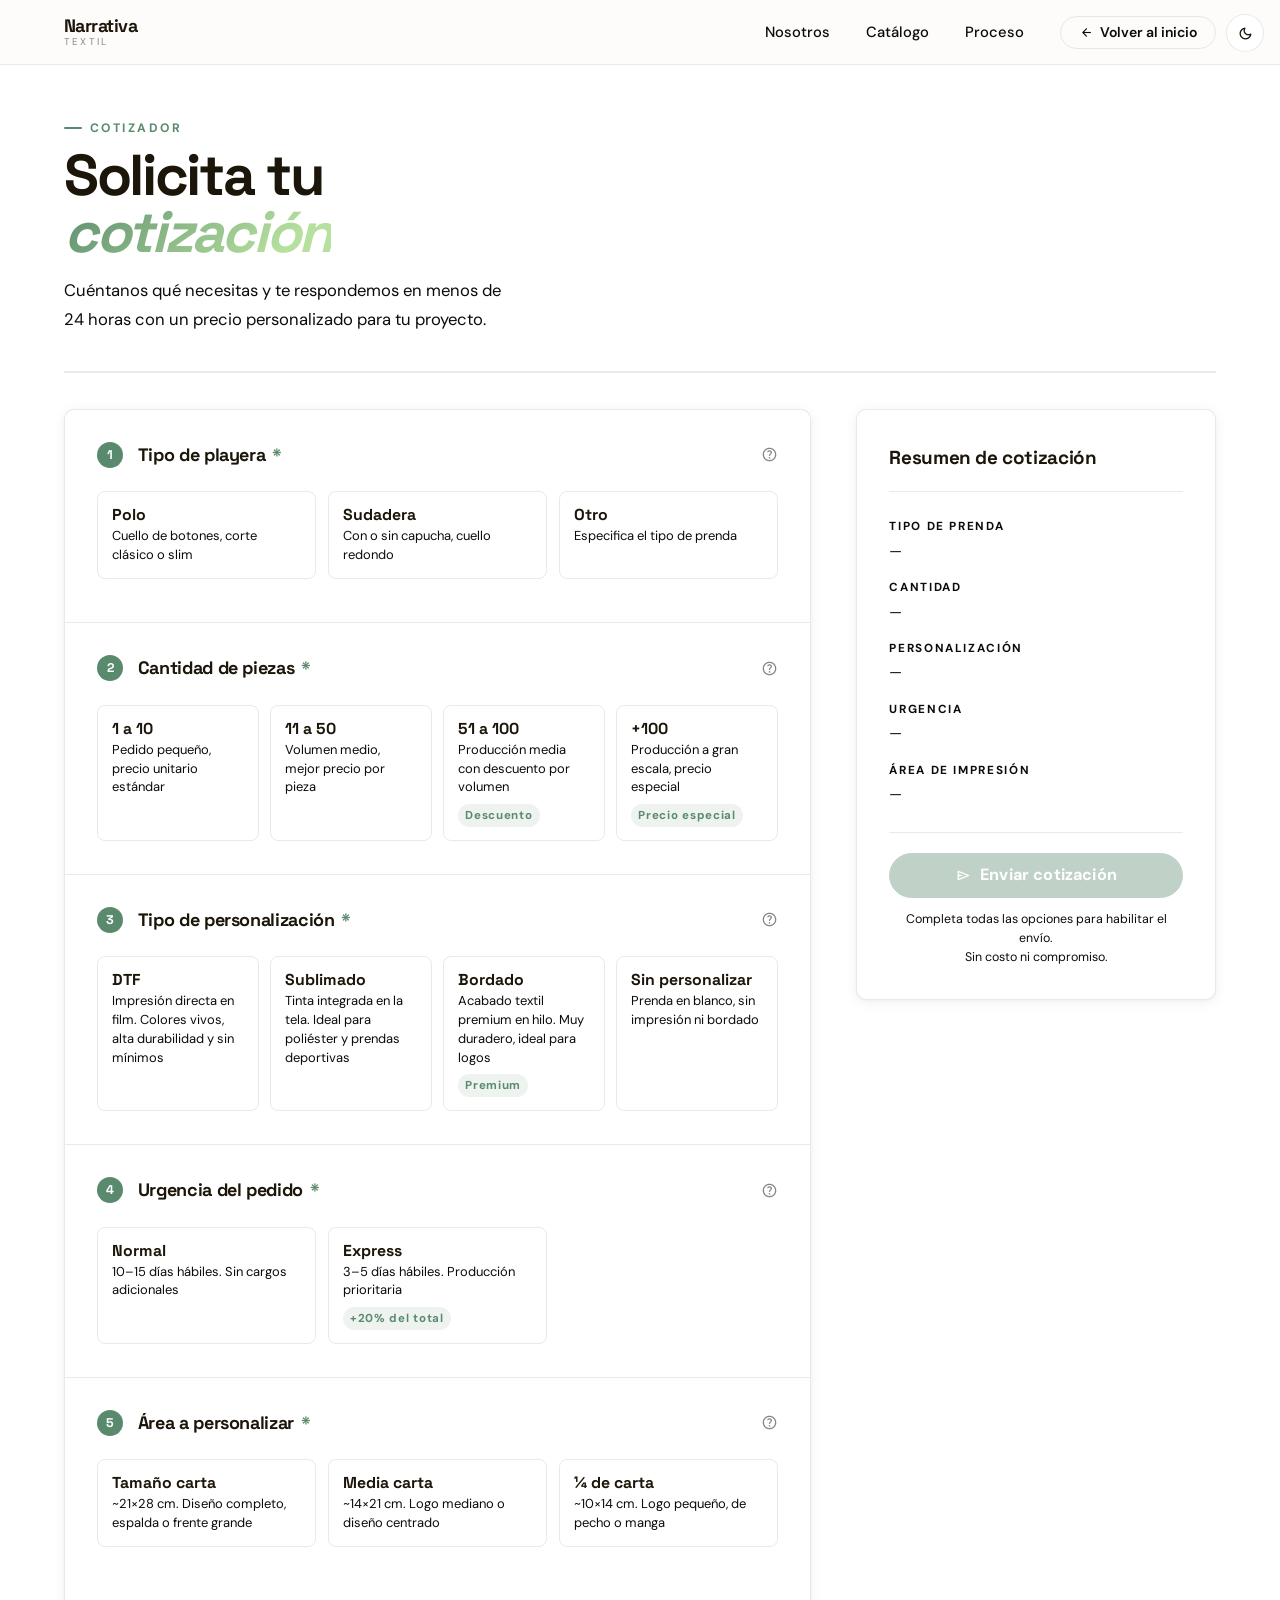
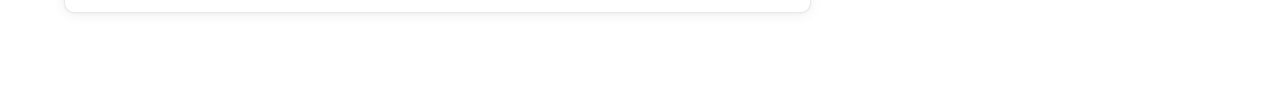
==== cotizador.html @ 71e86d32 "Add files via upload" ====
<!DOCTYPE html>
<html lang="es" data-theme="light">
<head>
  <meta charset="UTF-8" />
  <meta name="viewport" content="width=device-width, initial-scale=1.0" />
  <meta name="description" content="Narrativa Textil — Cotizador de uniformes corporativos" />
  <title>Cotizador — Narrativa Textil</title>

  <link rel="preconnect" href="https://fonts.googleapis.com" />
  <link rel="preconnect" href="https://fonts.gstatic.com" crossorigin />
  <link href="https://fonts.googleapis.com/css2?family=DM+Sans:ital,opsz,wght@0,9..40,100..1000;1,9..40,100..1000&family=Space+Grotesk:wght@300..700&display=swap" rel="stylesheet" />
  <link href="https://fonts.googleapis.com/css2?family=Material+Symbols+Rounded:opsz,wght,FILL,GRAD@20..48,100..700,0..1,-50..200" rel="stylesheet" />

  <link rel="stylesheet" href="css/cotizador.css" />
</head>
<body>

  <!-- Theme toggle -->
  <button class="theme-toggle" id="themeToggle" aria-label="Cambiar tema">
    <span class="material-symbols-rounded" id="themeIcon">dark_mode</span>
  </button>

  <!-- ===== NAVBAR ===== -->
  <header class="navbar" id="navbar">
    <div class="navbar__inner">
      <a href="index.html" class="navbar__logo" aria-label="Narrativa Textil">
        <span class="navbar__logo-line">Narrativa</span>
        <span class="navbar__logo-sub">Textil</span>
      </a>
      <nav class="navbar__nav" aria-label="Principal">
        <a href="index.html#historia" class="navbar__link">Nosotros</a>
        <a href="index.html#portafolio" class="navbar__link">Catálogo</a>
        <a href="index.html#proceso" class="navbar__link">Proceso</a>
        <a href="index.html" class="navbar__back">
          <span class="material-symbols-rounded">arrow_back</span>
          Volver al inicio
        </a>
      </nav>
    </div>
  </header>

  <!-- ===== PAGE ===== -->
  <main class="page">

    <!-- Header -->
    <div class="page-header">
      <span class="page-header__label">Cotizador</span>
      <h1 class="page-header__title">Solicita tu<br><em>cotización</em></h1>
      <p class="page-header__sub">Cuéntanos qué necesitas y te respondemos en menos de 24 horas con un precio personalizado para tu proyecto.</p>
    </div>

    <!-- Progress bar -->
    <div class="progress-bar" aria-label="Progreso del formulario">
      <div class="progress-bar__fill" id="progressFill"></div>
    </div>

    <!-- Main grid: form + sidebar -->
    <form id="cotizadorForm" novalidate>
      <div class="cotizador-grid">

        <!-- ===== LEFT: FORM STEPS ===== -->
        <div class="form-card">

          <!-- STEP 1: Tipo de playera -->
          <div class="form-step">
            <div class="step-header">
              <span class="step-num">1</span>
              <span class="step-title">Tipo de playera <span class="required">*</span></span>
              <div class="step-tooltip" aria-label="Información sobre tipos de prenda">
                <span class="material-symbols-rounded step-tooltip__icon">help</span>
                <div class="step-tooltip__bubble">
                  Elige la prenda base para tu pedido. Si no encuentras lo que buscas, selecciona "Otro" y escribe el tipo específico. Tenemos catálogo de más de 20 modelos.
                </div>
              </div>
            </div>

            <div class="options-grid">

              <div class="option-card">
                <input type="radio" name="tipo" id="tipo-polo" value="polo" />
                <label class="option-card__label" for="tipo-polo">
                  <span class="option-card__name">Polo</span>
                  <span class="option-card__detail">Cuello de botones, corte clásico o slim</span>
                </label>
                <div class="option-card__check" aria-hidden="true">
                  <span class="material-symbols-rounded">check</span>
                </div>
              </div>

              <div class="option-card">
                <input type="radio" name="tipo" id="tipo-sudadera" value="sudadera" />
                <label class="option-card__label" for="tipo-sudadera">
                  <span class="option-card__name">Sudadera</span>
                  <span class="option-card__detail">Con o sin capucha, cuello redondo</span>
                </label>
                <div class="option-card__check" aria-hidden="true">
                  <span class="material-symbols-rounded">check</span>
                </div>
              </div>

              <div class="option-card">
                <input type="radio" name="tipo" id="tipo-otro" value="otro" />
                <label class="option-card__label" for="tipo-otro">
                  <span class="option-card__name">Otro</span>
                  <span class="option-card__detail">Especifica el tipo de prenda</span>
                </label>
                <div class="option-card__check" aria-hidden="true">
                  <span class="material-symbols-rounded">check</span>
                </div>
              </div>

            </div>

            <!-- "Otro" expand field -->
            <div class="otro-wrap" id="otroWrap">
              <input
                class="otro-input"
                type="text"
                id="otroInput"
                name="otroInput"
                placeholder="Ej: playera cuello V, chamarra, camiseta manga larga…"
                autocomplete="off"
              />
            </div>
          </div>

          <!-- STEP 2: Cantidad de piezas -->
          <div class="form-step">
            <div class="step-header">
              <span class="step-num">2</span>
              <span class="step-title">Cantidad de piezas <span class="required">*</span></span>
              <div class="step-tooltip" aria-label="Información sobre cantidades">
                <span class="material-symbols-rounded step-tooltip__icon">help</span>
                <div class="step-tooltip__bubble">
                  El precio unitario disminuye con mayor volumen. Pedidos de 51+ piezas incluyen descuento automático. Para más de 100, negociamos precio especial.
                </div>
              </div>
            </div>

            <div class="options-grid options-grid--wide">

              <div class="option-card">
                <input type="radio" name="cantidad" id="cant-1-10" value="1-10" />
                <label class="option-card__label" for="cant-1-10">
                  <span class="option-card__name">1 a 10</span>
                  <span class="option-card__detail">Pedido pequeño, precio unitario estándar</span>
                </label>
                <div class="option-card__check" aria-hidden="true">
                  <span class="material-symbols-rounded">check</span>
                </div>
              </div>

              <div class="option-card">
                <input type="radio" name="cantidad" id="cant-11-50" value="11-50" />
                <label class="option-card__label" for="cant-11-50">
                  <span class="option-card__name">11 a 50</span>
                  <span class="option-card__detail">Volumen medio, mejor precio por pieza</span>
                </label>
                <div class="option-card__check" aria-hidden="true">
                  <span class="material-symbols-rounded">check</span>
                </div>
              </div>

              <div class="option-card">
                <input type="radio" name="cantidad" id="cant-51-100" value="51-100" />
                <label class="option-card__label" for="cant-51-100">
                  <span class="option-card__name">51 a 100</span>
                  <span class="option-card__detail">Producción media con descuento por volumen</span>
                  <span class="option-card__badge">Descuento</span>
                </label>
                <div class="option-card__check" aria-hidden="true">
                  <span class="material-symbols-rounded">check</span>
                </div>
              </div>

              <div class="option-card">
                <input type="radio" name="cantidad" id="cant-100+" value="100+" />
                <label class="option-card__label" for="cant-100+">
                  <span class="option-card__name">+100</span>
                  <span class="option-card__detail">Producción a gran escala, precio especial</span>
                  <span class="option-card__badge">Precio especial</span>
                </label>
                <div class="option-card__check" aria-hidden="true">
                  <span class="material-symbols-rounded">check</span>
                </div>
              </div>

            </div>
          </div>

          <!-- STEP 3: Tipo de personalización -->
          <div class="form-step">
            <div class="step-header">
              <span class="step-num">3</span>
              <span class="step-title">Tipo de personalización <span class="required">*</span></span>
              <div class="step-tooltip" aria-label="Información sobre técnicas de personalización">
                <span class="material-symbols-rounded step-tooltip__icon">help</span>
                <div class="step-tooltip__bubble">
                  DTF y sublimado permiten colores ilimitados y degradados. Bordado es más duradero y da acabado premium. Sin personalización aplica solo si necesitas la prenda en blanco.
                </div>
              </div>
            </div>

            <div class="options-grid options-grid--wide">

              <div class="option-card">
                <input type="radio" name="person" id="person-dtf" value="dtf" />
                <label class="option-card__label" for="person-dtf">
                  <span class="option-card__name">DTF</span>
                  <span class="option-card__detail">Impresión directa en film. Colores vivos, alta durabilidad y sin mínimos</span>
                </label>
                <div class="option-card__check" aria-hidden="true">
                  <span class="material-symbols-rounded">check</span>
                </div>
              </div>

              <div class="option-card">
                <input type="radio" name="person" id="person-sub" value="sublimado" />
                <label class="option-card__label" for="person-sub">
                  <span class="option-card__name">Sublimado</span>
                  <span class="option-card__detail">Tinta integrada en la tela. Ideal para poliéster y prendas deportivas</span>
                </label>
                <div class="option-card__check" aria-hidden="true">
                  <span class="material-symbols-rounded">check</span>
                </div>
              </div>

              <div class="option-card">
                <input type="radio" name="person" id="person-bord" value="bordado" />
                <label class="option-card__label" for="person-bord">
                  <span class="option-card__name">Bordado</span>
                  <span class="option-card__detail">Acabado textil premium en hilo. Muy duradero, ideal para logos</span>
                  <span class="option-card__badge">Premium</span>
                </label>
                <div class="option-card__check" aria-hidden="true">
                  <span class="material-symbols-rounded">check</span>
                </div>
              </div>

              <div class="option-card">
                <input type="radio" name="person" id="person-sin" value="sin" />
                <label class="option-card__label" for="person-sin">
                  <span class="option-card__name">Sin personalizar</span>
                  <span class="option-card__detail">Prenda en blanco, sin impresión ni bordado</span>
                </label>
                <div class="option-card__check" aria-hidden="true">
                  <span class="material-symbols-rounded">check</span>
                </div>
              </div>

            </div>
          </div>

          <!-- STEP 4: Urgencia -->
          <div class="form-step">
            <div class="step-header">
              <span class="step-num">4</span>
              <span class="step-title">Urgencia del pedido <span class="required">*</span></span>
              <div class="step-tooltip" aria-label="Información sobre urgencia">
                <span class="material-symbols-rounded step-tooltip__icon">help</span>
                <div class="step-tooltip__bubble">
                  Tiempo normal: 10–15 días hábiles. Express: 3–5 días hábiles con un cargo adicional del 20% sobre el total del pedido para priorizar tu producción.
                </div>
              </div>
            </div>

            <div class="options-grid">

              <div class="option-card">
                <input type="radio" name="urgencia" id="urg-normal" value="normal" />
                <label class="option-card__label" for="urg-normal">
                  <span class="option-card__name">Normal</span>
                  <span class="option-card__detail">10–15 días hábiles. Sin cargos adicionales</span>
                </label>
                <div class="option-card__check" aria-hidden="true">
                  <span class="material-symbols-rounded">check</span>
                </div>
              </div>

              <div class="option-card">
                <input type="radio" name="urgencia" id="urg-express" value="express" />
                <label class="option-card__label" for="urg-express">
                  <span class="option-card__name">Express</span>
                  <span class="option-card__detail">3–5 días hábiles. Producción prioritaria</span>
                  <span class="option-card__badge">+20% del total</span>
                </label>
                <div class="option-card__check" aria-hidden="true">
                  <span class="material-symbols-rounded">check</span>
                </div>
              </div>

            </div>
          </div>

          <!-- STEP 5: Área a personalizar -->
          <div class="form-step">
            <div class="step-header">
              <span class="step-num">5</span>
              <span class="step-title">Área a personalizar <span class="required">*</span></span>
              <div class="step-tooltip" aria-label="Información sobre áreas de impresión">
                <span class="material-symbols-rounded step-tooltip__icon">help</span>
                <div class="step-tooltip__bubble">
                  El tamaño del área afecta el costo de producción. Carta = ~21×28 cm (logo grande o diseño completo). Media carta = ~14×21 cm (logo mediano). ¼ de carta = ~10×14 cm (logo pequeño o de pecho).
                </div>
              </div>
            </div>

            <div class="options-grid">

              <div class="option-card">
                <input type="radio" name="area" id="area-carta" value="carta" />
                <label class="option-card__label" for="area-carta">
                  <span class="option-card__name">Tamaño carta</span>
                  <span class="option-card__detail">~21×28 cm. Diseño completo, espalda o frente grande</span>
                </label>
                <div class="option-card__check" aria-hidden="true">
                  <span class="material-symbols-rounded">check</span>
                </div>
              </div>

              <div class="option-card">
                <input type="radio" name="area" id="area-media" value="media" />
                <label class="option-card__label" for="area-media">
                  <span class="option-card__name">Media carta</span>
                  <span class="option-card__detail">~14×21 cm. Logo mediano o diseño centrado</span>
                </label>
                <div class="option-card__check" aria-hidden="true">
                  <span class="material-symbols-rounded">check</span>
                </div>
              </div>

              <div class="option-card">
                <input type="radio" name="area" id="area-cuarto" value="cuarto" />
                <label class="option-card__label" for="area-cuarto">
                  <span class="option-card__name">¼ de carta</span>
                  <span class="option-card__detail">~10×14 cm. Logo pequeño, de pecho o manga</span>
                </label>
                <div class="option-card__check" aria-hidden="true">
                  <span class="material-symbols-rounded">check</span>
                </div>
              </div>

            </div>
          </div>

        </div><!-- /form-card -->

        <!-- ===== RIGHT: SUMMARY SIDEBAR ===== -->
        <div class="summary-card">

          <div class="summary-title">Resumen de cotización</div>

          <div class="summary-rows">
            <div class="summary-row">
              <span class="summary-row__label">Tipo de prenda</span>
              <span class="summary-row__value empty" id="sum-tipo">—</span>
            </div>
            <div class="summary-row">
              <span class="summary-row__label">Cantidad</span>
              <span class="summary-row__value empty" id="sum-cantidad">—</span>
            </div>
            <div class="summary-row">
              <span class="summary-row__label">Personalización</span>
              <span class="summary-row__value empty" id="sum-person">—</span>
            </div>
            <div class="summary-row">
              <span class="summary-row__label">Urgencia</span>
              <span class="summary-row__value empty" id="sum-urgencia">—</span>
            </div>
            <div class="summary-row">
              <span class="summary-row__label">Área de impresión</span>
              <span class="summary-row__value empty" id="sum-area">—</span>
            </div>
          </div>

          <!-- Express note (hidden by default) -->
          <div class="summary-note" id="expressNote" style="display:none;">
            <strong>Cargo Express:</strong> se añade un 20% sobre el precio final por producción prioritaria (3–5 días hábiles).
          </div>

          <div class="summary-divider"></div>

          <!-- Submit -->
          <button type="submit" form="cotizadorForm" class="btn-submit" id="btnSubmit" disabled>
            <span class="material-symbols-rounded">send</span>
            Enviar cotización
          </button>
          <p class="submit-note">Completa todas las opciones para habilitar el envío.<br>Sin costo ni compromiso.</p>

        </div><!-- /summary-card -->

      </div><!-- /cotizador-grid -->
    </form>

  </main>

  <!-- ===== SUCCESS OVERLAY ===== -->
  <div class="success-overlay" id="successOverlay" role="dialog" aria-modal="true" aria-label="Cotización enviada">
    <div class="success-card">
      <img
        src="assets/sent-mail.gif"
        alt="Correo enviado"
        class="success-gif"
      />
      <h2 class="success-title">¡Cotización enviada!</h2>
      <p class="success-sub">
        Tu cliente de correo se abrió con toda la información.<br>
        Te contactamos en menos de <strong>24 horas</strong>.
      </p>
      <button class="btn-success-close" id="closeSuccess">
        <span class="material-symbols-rounded">check</span>
        Entendido
      </button>
    </div>
  </div>

  <!-- ===== STICKY MOBILE BAR ===== -->
  <div class="sticky-bar" aria-label="Resumen y envío">
    <div class="sticky-bar__info">
      <span class="sticky-bar__steps" id="stickySteps">0 / 5 completados</span>
      <span class="sticky-bar__label" id="stickyLabel">Falta: tipo de prenda</span>
      <div class="sticky-bar__mini-progress">
        <div class="sticky-bar__mini-fill" id="miniFill"></div>
      </div>
    </div>
    <button class="sticky-bar__btn" id="stickySubmit" disabled aria-label="Enviar cotización">
      <span class="material-symbols-rounded">send</span>
      Enviar
    </button>
  </div>

  <script src="js/cotizador.js"></script>
</body>
</html>
---- css/cotizador.css ----
/* =============================================
   NARRATIVA TEXTIL — cotizador.css
   Mobile-first · Phenomenon-inspired
   ============================================= */

/* ---------- RESET ---------- */
*, *::before, *::after { box-sizing: border-box; margin: 0; padding: 0; }

/* ---------- TOKENS ---------- */
:root {
  --primary:   #5A8A6E;
  --primary-d: #2a4d2e;
  --secondary: #b5e09d;

   --bg:        #fdfcfa;
  --bg-2:    #fffdfba;
  --text:      #1c1509;
  --text-2:    #0d0b08;
  --line:        rgba(28,21,9,0.09);
  --card:        #ffffff;
  --card-hover:  #f5f1ec;
  --sel-border:  #5A8A6E;
  --sel-bg:      rgba(90,138,110,0.07);
  --tooltip-bg:  #1c1509;
  --tooltip-txt: #fdfcfa;

  --font-head: 'Space Grotesk', sans-serif;
  --font-body: 'DM Sans', sans-serif;
  --nav-h:    64px;
  --ease:     cubic-bezier(0.22, 1, 0.36, 1);
  --r:        10px;           /* border-radius base */
  --shadow:   0 2px 14px rgba(28,21,9,0.06), 0 1px 3px rgba(28,21,9,0.04);
  --shadow-lg:0 8px 40px rgba(28,21,9,0.10), 0 2px 8px rgba(28,21,9,0.05);

  /* Mobile sticky bar height */
  --sticky-h: 80px;
}

[data-theme="dark"] {
  --bg:         #0d0c09;
  --bg-2:       #141310;
  --text:       #f0ece4;
  --text-2:     #e6dccc;
  --line:       rgba(240,236,228,0.08);
  --card:       #181612;
  --card-hover: #1f1d19;
  --sel-bg:     rgba(90,138,110,0.1);
  --tooltip-bg: #f0ece4;
  --tooltip-txt:#1c1509;
}

/* ---------- BASE ---------- */
html { scroll-behavior: smooth; font-size: 16px; }
@media (min-width: 768px)  { html { font-size: 17px; } }
@media (min-width: 1280px) { html { font-size: 18px; } }

body {
  font-family: var(--font-body);
  background: var(--bg-2);
  color: var(--text);
  line-height: 1.65;
  overflow-x: hidden;
  -webkit-font-smoothing: antialiased;
  /* room for sticky bottom bar on mobile */
  padding-bottom: var(--sticky-h);
}
@media (min-width: 1025px) { body { padding-bottom: 0; } }

a { text-decoration: none; color: inherit; }
button { font-family: inherit; border: none; background: none; cursor: pointer; }

/* ---------- THEME TOGGLE ---------- */
.theme-toggle {
  position: fixed;
  top: 14px; right: 16px;
  z-index: 1200;
  width: 38px; height: 38px;
  border-radius: 50%;
  background: var(--card);
  border: 1px solid var(--line);
  display: grid; place-items: center;
  color: var(--text);
  transition: transform 0.3s var(--ease), background 0.3s;
}
.theme-toggle:hover { transform: rotate(22deg) scale(1.05); }
.theme-toggle .material-symbols-rounded { font-size: 17px; }

/* ---------- NAVBAR ---------- */
.navbar {
  position: fixed;
  inset: 0 0 auto;
  z-index: 1000;
  background: var(--bg);
  box-shadow: 0 1px 0 var(--line);
}
.navbar__inner {
  display: flex;
  align-items: center;
  justify-content: space-between;
  height: var(--nav-h);
  padding: 0 clamp(1.2rem, 5vw, 4rem);
  max-width: 1440px;
  margin: 0 auto;
}
.navbar__logo {
  display: flex;
  flex-direction: column;
  line-height: 1;
  color: var(--text);
  gap: 2px;
}
.navbar__logo-line {
  font-family: var(--font-head);
  font-size: 1rem;
  font-weight: 700;
  letter-spacing: -0.03em;
}
.navbar__logo-sub {
  font-size: 0.55rem;
  letter-spacing: 0.22em;
  text-transform: uppercase;
  opacity: 0.5;
}
.navbar__nav {
  display: none;
  align-items: center;
  gap: 2rem;
}
@media (min-width: 900px) { .navbar__nav { display: flex; } }

.navbar__link {
  font-size: 0.82rem;
  font-weight: 500;
  color: var(--text-2);
  transition: color 0.2s;
}
.navbar__link:hover { color: var(--primary); }

.navbar__back {
  display: inline-flex;
  align-items: center;
  gap: 6px;
  font-size: 0.78rem;
  font-weight: 600;
  padding: 8px 18px;
  border: 1.5px solid var(--line);
  border-radius: 100px;
  color: var(--text-2);
  transition: color 0.2s, border-color 0.2s, background 0.2s;
  line-height: 1;
}
.navbar__back:hover { color: var(--primary); border-color: var(--primary); }
.navbar__back .material-symbols-rounded { font-size: 15px; }

/* Mobile burger */
.navbar__burger {
  display: flex;
  flex-direction: column;
  gap: 5px;
  width: 24px;
}
@media (min-width: 900px) { .navbar__burger { display: none; } }
.navbar__burger span {
  display: block;
  height: 1.5px;
  background: var(--text);
  border-radius: 2px;
  transition: transform 0.3s, opacity 0.3s;
}

.navbar__mobile {
  display: flex;
  flex-direction: column;
  background: var(--bg);
  padding: 0 clamp(1.2rem, 5vw, 4rem);
  border-top: 1px solid var(--line);
  overflow: hidden;
  max-height: 0;
  transition: max-height 0.45s var(--ease), padding 0.3s;
}
.navbar__mobile.open {
  max-height: 360px;
  padding-top: 1.1rem;
  padding-bottom: 1.6rem;
}
.navbar__mobile-link {
  font-size: 1rem;
  padding: 0.65rem 0;
  border-bottom: 1px solid var(--line);
  color: var(--text-2);
  transition: color 0.2s;
  line-height: 1.3;
}
.navbar__mobile-link:last-child { border-bottom: none; }
.navbar__mobile-link:hover { color: var(--primary); }
.navbar__mobile-cta { color: var(--primary); font-weight: 700; border-bottom: none; margin-top: 0.6rem; }

/* ---------- PAGE LAYOUT ---------- */
.page {
  padding-top: calc(var(--nav-h) + 2.5rem);
  padding-bottom: 4rem;
  padding-left: clamp(1.2rem, 5vw, 4rem);
  padding-right: clamp(1.2rem, 5vw, 4rem);
  max-width: 1440px;
  margin: 0 auto;
}

/* ---------- PAGE HEADER ---------- */
.page-header { margin-bottom: 2rem; }
.page-header__label {
  display: inline-flex;
  align-items: center;
  gap: 8px;
  font-size: 0.68rem;
  font-weight: 700;
  letter-spacing: 0.2em;
  text-transform: uppercase;
  color: var(--primary);
  margin-bottom: 0.7rem;
  line-height: 1;
}
.page-header__label::before {
  content: '';
  width: 18px; height: 2px;
  background: var(--primary);
  border-radius: 1px;
  display: block;
}
.page-header__title {
  font-family: var(--font-head);
  font-size: clamp(1.9rem, 5vw, 3.2rem);
  font-weight: 700;
  letter-spacing: -0.04em;
  line-height: 1;
  margin-bottom: 0.8rem;
}
.page-header__title em {
  font-style: italic;
  background: linear-gradient(135deg, var(--primary) 0%, var(--secondary) 80%);
  -webkit-background-clip: text;
  -webkit-text-fill-color: transparent;
  background-clip: text;
}
.page-header__sub {
  font-size: clamp(0.88rem, 1.3vw, 1rem);
  color: var(--text-2);
  max-width: 440px;
  line-height: 1.75;
}

/* ---------- PROGRESS BAR ---------- */
.progress-bar {
  height: 2px;
  background: var(--line);
  border-radius: 2px;
  margin-bottom: 2rem;
  overflow: hidden;
}
.progress-bar__fill {
  height: 100%;
  background: linear-gradient(90deg, var(--primary), var(--secondary));
  border-radius: 2px;
  width: 0%;
  transition: width 0.5s var(--ease);
}

/* ---------- DIVIDER ---------- */
.page-divider { height: 1px; background: var(--line); margin-bottom: 2rem; }

/* ---------- MAIN GRID ---------- */
.cotizador-grid {
  display: grid;
  grid-template-columns: 1fr;
  gap: 1.5rem;
}
@media (min-width: 1025px) {
  .cotizador-grid { grid-template-columns: 1fr 360px; gap: 2.5rem; align-items: start; }
}

/* ---------- FORM CARD ---------- */
.form-card {
  background: var(--card);
  border: 1px solid var(--line);
  border-radius: var(--r);
  box-shadow: var(--shadow);
  overflow: hidden;
}

/* ---------- FORM STEP ---------- */
.form-step {
  padding: 1.8rem 1.8rem 0;
  border-bottom: 1px solid var(--line);
}
.form-step:last-child { border-bottom: none; padding-bottom: 1.8rem; }

.step-header {
  display: flex;
  align-items: center;
  gap: 0.8rem;
  margin-bottom: 1.3rem;
}
.step-num {
  width: 26px; height: 26px;
  border-radius: 50%;
  background: var(--primary);
  color: #fff;
  font-family: var(--font-head);
  font-size: 0.7rem;
  font-weight: 700;
  display: grid; place-items: center;
  flex-shrink: 0;
}
.step-title {
  font-family: var(--font-head);
  font-size: 1rem;
  font-weight: 700;
  letter-spacing: -0.02em;
  line-height: 1;
}
.required { color: var(--primary); margin-left: 2px; }

/* Tooltip */
.step-tooltip {
  position: relative;
  display: inline-flex;
  align-items: center;
  margin-left: auto;
}
.step-tooltip__icon {
  color: var(--text-2);
  font-size: 17px;
  opacity: 0.5;
  transition: opacity 0.2s, color 0.2s;
}
.step-tooltip:hover .step-tooltip__icon { opacity: 1; color: var(--primary); }
.step-tooltip__bubble {
  position: absolute;
  right: 0;
  top: calc(100% + 8px);
  width: 230px;
  background: var(--tooltip-bg);
  color: var(--tooltip-txt);
  font-size: 0.75rem;
  line-height: 1.6;
  padding: 10px 13px;
  border-radius: 8px;
  pointer-events: none;
  opacity: 0;
  transform: translateY(-4px);
  transition: opacity 0.2s var(--ease), transform 0.2s var(--ease);
  z-index: 60;
}
.step-tooltip__bubble::before {
  content: '';
  position: absolute;
  top: -5px; right: 5px;
  width: 10px; height: 10px;
  background: var(--tooltip-bg);
  transform: rotate(45deg);
}
.step-tooltip:hover .step-tooltip__bubble { opacity: 1; transform: translateY(0); }

/* ---------- OPTION CARDS ---------- */
.options-grid {
  display: grid;
  grid-template-columns: 1fr 1fr;
  gap: 0.65rem;
  padding-bottom: 1.8rem;
}
@media (min-width: 600px) {
  .options-grid        { grid-template-columns: repeat(3, 1fr); }
  .options-grid--wide  { grid-template-columns: repeat(4, 1fr); }
}

.option-card { position: relative; }
.option-card input[type="radio"] {
  position: absolute;
  opacity: 0; width: 0; height: 0;
}
.option-card__label {
  display: flex;
  flex-direction: column;
  gap: 3px;
  padding: 13px 14px;
  border: 1.5px solid var(--line);
  border-radius: 8px;
  background: var(--bg-2);
  cursor: pointer;
  transition: border-color 0.2s, background 0.2s, box-shadow 0.2s;
  user-select: none;
  height: 100%;
}
.option-card__label:hover {
  border-color: var(--primary);
  background: var(--card-hover);
}
.option-card input[type="radio"]:checked + .option-card__label {
  border-color: var(--sel-border);
  background: var(--sel-bg);
  box-shadow: 0 0 0 3px rgba(90,138,110,0.1);
}
.option-card__name {
  font-family: var(--font-head);
  font-size: 0.88rem;
  font-weight: 700;
  line-height: 1.2;
}
.option-card__detail {
  font-size: 0.72rem;
  color: var(--text-2);
  line-height: 1.45;
}
.option-card__badge {
  display: inline-block;
  margin-top: 4px;
  font-size: 0.64rem;
  font-weight: 700;
  letter-spacing: 0.06em;
  color: var(--primary);
  background: rgba(90,138,110,0.1);
  padding: 2px 7px;
  border-radius: 20px;
  align-self: flex-start;
}
.option-card__check {
  position: absolute;
  top: 7px; right: 7px;
  width: 17px; height: 17px;
  border-radius: 50%;
  background: var(--primary);
  display: grid; place-items: center;
  opacity: 0;
  transform: scale(0.5);
  transition: opacity 0.2s, transform 0.2s var(--ease);
}
.option-card__check .material-symbols-rounded { font-size: 11px; color: #fff; }
.option-card input[type="radio"]:checked ~ .option-card__check {
  opacity: 1;
  transform: scale(1);
}

/* ---------- "OTRO" TEXT FIELD ---------- */
.otro-wrap {
  overflow: hidden;
  max-height: 0;
  opacity: 0;
  transition: max-height 0.35s var(--ease), opacity 0.25s;
  margin-top: 0.6rem;
  padding-bottom: 0;
}
.otro-wrap.visible {
  max-height: 70px;
  opacity: 1;
  padding-bottom: 1.8rem;
}
.otro-input {
  width: 100%;
  font-family: var(--font-body);
  font-size: 0.92rem;
  color: var(--text);
  background: var(--bg-2);
  border: 1px solid var(--line);
  border-radius: 7px;
  padding: 10px 13px;
  outline: none;
  transition: border-color 0.25s, box-shadow 0.25s;
}
.otro-input::placeholder { color: var(--text-2); opacity: 0.55; }
.otro-input:focus {
  border-color: var(--primary);
  box-shadow: 0 0 0 3px rgba(90,138,110,0.1);
}

/* ============================================================
   SIDEBAR SUMMARY — desktop sticky / mobile hidden
   ============================================================ */
.summary-card {
  background: var(--card);
  border: 1px solid var(--line);
  border-radius: var(--r);
  box-shadow: var(--shadow);
  padding: 1.8rem;
  /* Hidden on mobile — replaced by sticky bottom bar */
  display: none;
}
@media (min-width: 1025px) {
  .summary-card {
    display: block;
    position: sticky;
    top: calc(var(--nav-h) + 1.2rem);
  }
}

.summary-title {
  font-family: var(--font-head);
  font-size: 1.05rem;
  font-weight: 700;
  letter-spacing: -0.02em;
  margin-bottom: 1.4rem;
  padding-bottom: 1rem;
  border-bottom: 1px solid var(--line);
}
.summary-rows { display: flex; flex-direction: column; gap: 0.85rem; margin-bottom: 1.4rem; }
.summary-row { display: flex; flex-direction: column; gap: 2px; }
.summary-row__label {
  font-size: 0.65rem;
  font-weight: 700;
  letter-spacing: 0.14em;
  text-transform: uppercase;
  color: var(--text-2);
}
.summary-row__value {
  font-family: var(--font-head);
  font-size: 0.92rem;
  font-weight: 600;
  color: var(--text);
  min-height: 1.2em;
}
.summary-row__value.empty {
  color: var(--text-2);
  font-weight: 400;
  font-size: 0.82rem;
  font-family: var(--font-body);
  font-style: italic;
}
.summary-divider { height: 1px; background: var(--line); margin: 1.1rem 0; }
.summary-note {
  font-size: 0.75rem;
  color: var(--text-2);
  line-height: 1.6;
  margin-bottom: 1.3rem;
  padding: 9px 11px;
  background: rgba(90,138,110,0.06);
  border-radius: 6px;
  border-left: 2px solid var(--primary);
}

/* Email hint */
.email-method-note {
  display: flex;
  align-items: flex-start;
  gap: 9px;
  padding: 10px 12px;
  background: rgba(90,138,110,0.06);
  border: 1px solid rgba(90,138,110,0.18);
  border-radius: 8px;
  margin-bottom: 1.1rem;
}
.email-method-note .material-symbols-rounded { font-size: 17px; color: var(--primary); flex-shrink: 0; margin-top: 1px; }
.email-method-note p { font-size: 0.74rem; color: var(--text-2); line-height: 1.6; }
.email-method-note strong { color: var(--text); }

/* Submit button inside sidebar */
.btn-submit {
  width: 100%;
  display: flex;
  align-items: center;
  justify-content: center;
  gap: 8px;
  font-family: var(--font-body);
  font-size: 0.9rem;
  font-weight: 700;
  letter-spacing: 0.01em;
  padding: 13px 20px;
  border-radius: 100px;
  background: var(--primary);
  color: #fff;
  border: 1.5px solid var(--primary);
  transition: background 0.25s var(--ease), border-color 0.25s, transform 0.15s, box-shadow 0.2s;
  line-height: 1;
}
.btn-submit:hover:not(:disabled) {
  background: var(--primary-d);
  border-color: var(--primary-d);
  transform: translateY(-1px);
  box-shadow: 0 6px 20px rgba(42,77,46,0.25);
}
.btn-submit:disabled { opacity: 0.38; cursor: not-allowed; }
.btn-submit .material-symbols-rounded { font-size: 17px; }

.submit-note {
  text-align: center;
  font-size: 0.69rem;
  color: var(--text-2);
  margin-top: 0.7rem;
  line-height: 1.5;
}

/* ============================================================
   MOBILE STICKY BOTTOM BAR
   Shows progress + submit on small screens
   ============================================================ */
.sticky-bar {
  display: flex;
  align-items: center;
  justify-content: space-between;
  gap: 1rem;
  position: fixed;
  bottom: 0; left: 0; right: 0;
  z-index: 900;
  height: var(--sticky-h);
  padding: 0 clamp(1.2rem, 5vw, 2.5rem);
  background: var(--card);
  border-top: 1px solid var(--line);
  box-shadow: 0 -4px 24px rgba(28,21,9,0.08);
}
@media (min-width: 1025px) { .sticky-bar { display: none; } }

.sticky-bar__info { flex: 1; min-width: 0; }
.sticky-bar__steps {
  font-size: 0.68rem;
  font-weight: 700;
  letter-spacing: 0.12em;
  text-transform: uppercase;
  color: var(--primary);
  margin-bottom: 3px;
  line-height: 1;
}
.sticky-bar__label {
  font-size: 0.78rem;
  color: var(--text-2);
  line-height: 1.3;
  white-space: nowrap;
  overflow: hidden;
  text-overflow: ellipsis;
}
.sticky-bar__mini-progress {
  height: 2px;
  background: var(--line);
  border-radius: 2px;
  margin-top: 5px;
  overflow: hidden;
}
.sticky-bar__mini-fill {
  height: 100%;
  background: linear-gradient(90deg, var(--primary), var(--secondary));
  border-radius: 2px;
  width: 0%;
  transition: width 0.45s var(--ease);
}
.sticky-bar__btn {
  display: inline-flex;
  align-items: center;
  gap: 6px;
  font-family: var(--font-body);
  font-size: 0.84rem;
  font-weight: 700;
  padding: 12px 22px;
  border-radius: 100px;
  background: var(--primary);
  color: #fff;
  border: 1.5px solid var(--primary);
  white-space: nowrap;
  flex-shrink: 0;
  transition: background 0.2s, transform 0.15s;
  line-height: 1;
}
.sticky-bar__btn:hover:not(:disabled) {
  background: var(--primary-d);
  border-color: var(--primary-d);
}
.sticky-bar__btn:disabled { opacity: 0.38; cursor: not-allowed; }
.sticky-bar__btn .material-symbols-rounded { font-size: 16px; }

/* ============================================================
   SUCCESS OVERLAY
   ============================================================ */
.success-overlay {
  position: fixed;
  inset: 0;
  z-index: 2000;
  display: flex;
  align-items: center;
  justify-content: center;
  background: rgba(8,8,6,0.6);
  backdrop-filter: blur(8px);
  -webkit-backdrop-filter: blur(8px);
  opacity: 0;
  pointer-events: none;
  transition: opacity 0.35s var(--ease);
}
.success-overlay.visible { opacity: 1; pointer-events: all; }
.success-card {
  background: var(--card);
  border: 1px solid var(--line);
  border-radius: 18px;
  box-shadow: var(--shadow-lg);
  padding: clamp(2rem, 5vw, 3rem) clamp(1.5rem, 5vw, 2.5rem);
  text-align: center;
  max-width: 400px;
  width: 90%;
  transform: scale(0.9) translateY(16px);
  transition: transform 0.4s var(--ease);
}
.success-overlay.visible .success-card { transform: scale(1) translateY(0); }
.success-gif {
  width: 110px; height: 110px;
  object-fit: contain;
  margin: 0 auto 1.4rem;
}
.success-title {
  font-family: var(--font-head);
  font-size: clamp(1.3rem, 3vw, 1.6rem);
  font-weight: 700;
  letter-spacing: -0.03em;
  margin-bottom: 0.6rem;
}
.success-sub {
  font-size: 0.88rem;
  color: var(--text-2);
  line-height: 1.7;
  margin-bottom: 1.8rem;
}
.success-sub strong { color: var(--primary); }
.btn-success-close {
  display: inline-flex;
  align-items: center;
  gap: 6px;
  font-family: var(--font-body);
  font-size: 0.86rem;
  font-weight: 700;
  padding: 11px 24px;
  border-radius: 100px;
  background: var(--primary);
  color: #fff;
  border: none;
  transition: background 0.2s, transform 0.15s;
}
.btn-success-close:hover { background: var(--primary-d); transform: translateY(-1px); }

/* ============================================================
   REDUCED MOTION
   ============================================================ */
@media (prefers-reduced-motion: reduce) {
  *, *::before, *::after {
    animation-duration: 0.01ms !important;
    transition-duration: 0.01ms !important;
  }
}
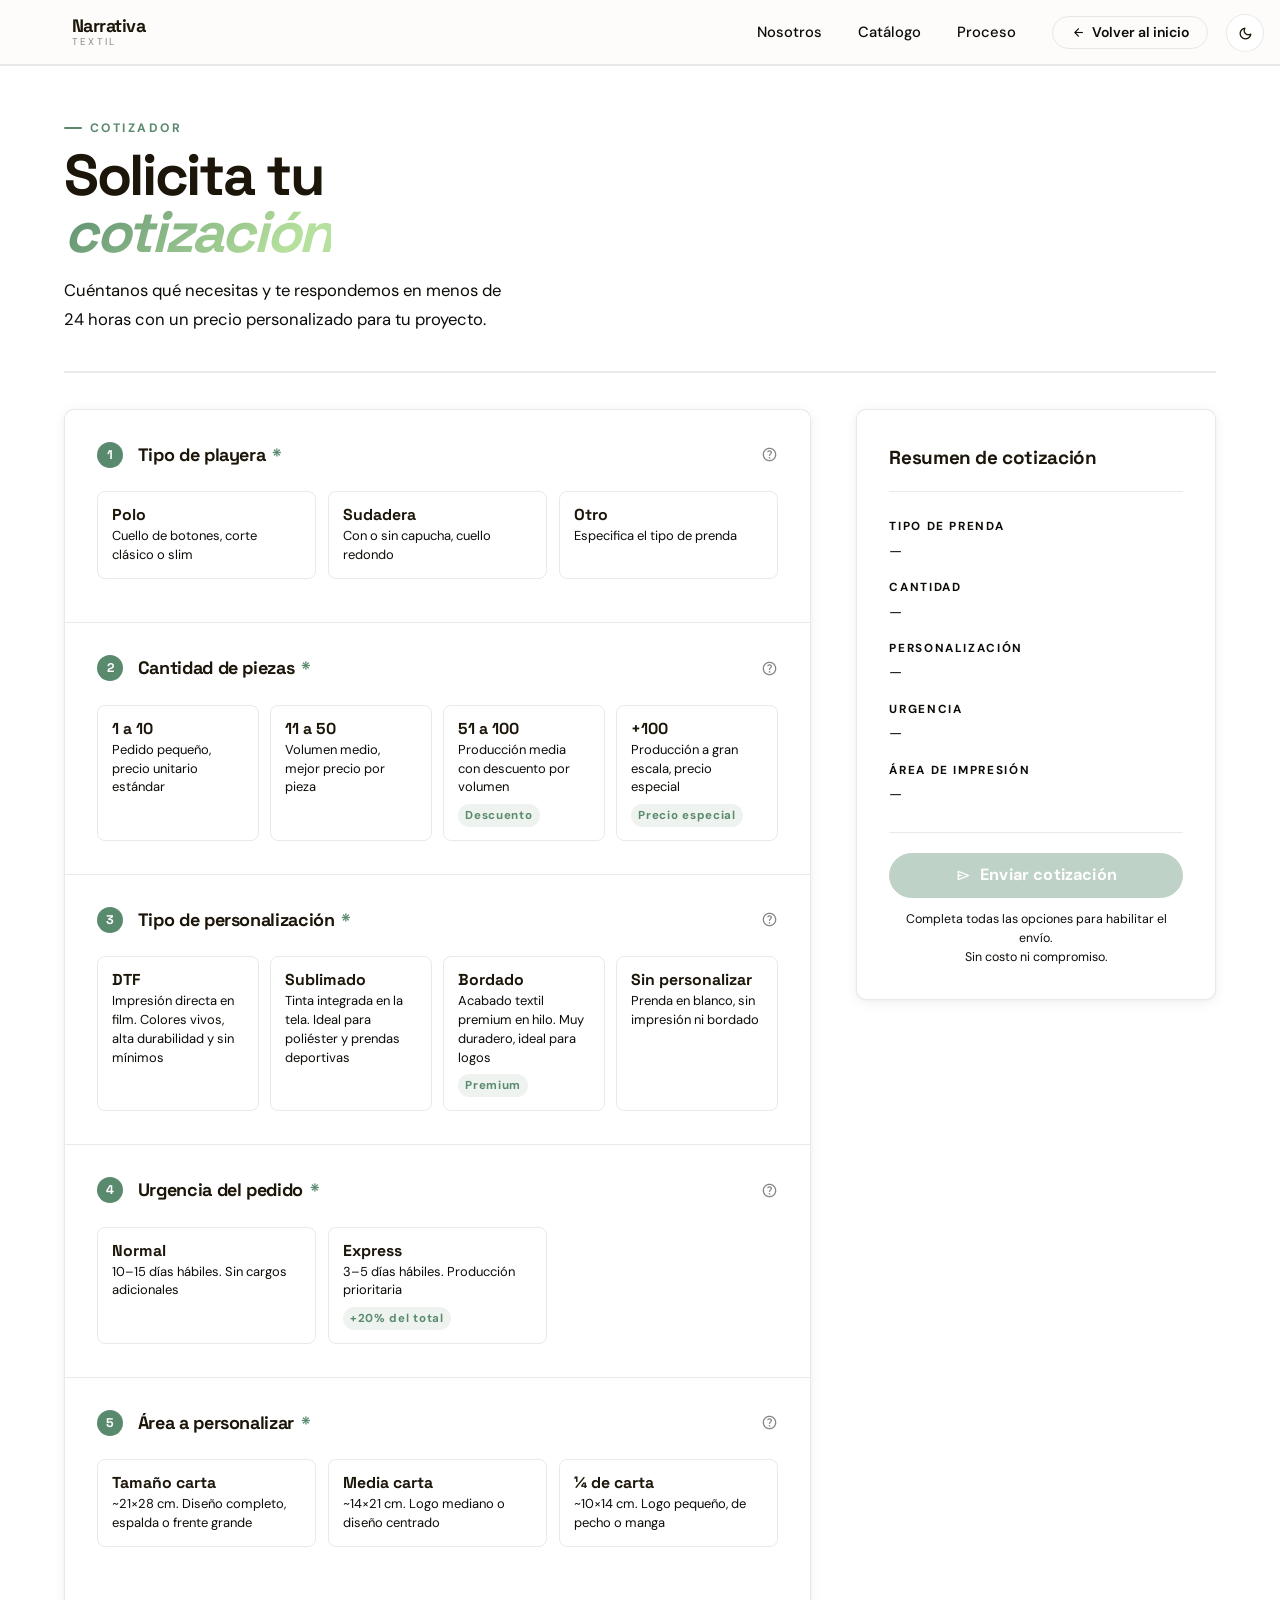
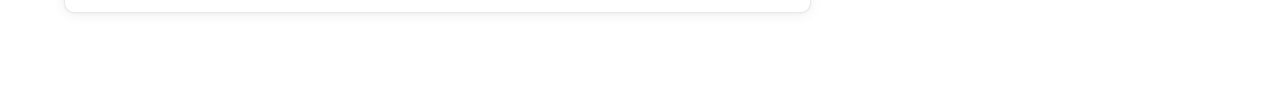
==== commit 9b13ce80: "Add files via upload" ====
--- a/cotizador.html
+++ b/cotizador.html
@@ -36,6 +36,15 @@
           Volver al inicio
         </a>
       </nav>
+      <button class="navbar__burger" id="burger" aria-label="Abrir menú" aria-expanded="false">
+        <span></span><span></span><span></span>
+      </button>
+    </div>
+    <div class="navbar__mobile" id="mobileMenu" aria-hidden="true">
+      <a href="index.html#historia" class="navbar__mobile-link">Nosotros</a>
+      <a href="index.html#portafolio" class="navbar__mobile-link">Catálogo</a>
+      <a href="index.html#proceso" class="navbar__mobile-link">Proceso</a>
+      <a href="index.html" class="navbar__mobile-link navbar__mobile-cta">Volver al inicio</a>
     </div>
   </header>
 
@@ -431,4 +440,4 @@
 
   <script src="js/cotizador.js"></script>
 </body>
-</html>
+</html>
--- a/css/cotizador.css
+++ b/css/cotizador.css
@@ -50,7 +50,7 @@
 }
 
 /* ---------- BASE ---------- */
-html { scroll-behavior: smooth; font-size: 16px; }
+html { scroll-behavior: smooth; font-size: 16px; overflow-x: hidden; }
 @media (min-width: 768px)  { html { font-size: 17px; } }
 @media (min-width: 1280px) { html { font-size: 18px; } }
 
@@ -98,7 +98,7 @@
   align-items: center;
   justify-content: space-between;
   height: var(--nav-h);
-  padding: 0 clamp(1.2rem, 5vw, 4rem);
+  padding: 0 clamp(1.2rem, 90vw, 4rem);
   max-width: 1440px;
   margin: 0 auto;
 }
@@ -736,4 +736,4 @@
     animation-duration: 0.01ms !important;
     transition-duration: 0.01ms !important;
   }
-}
+}
